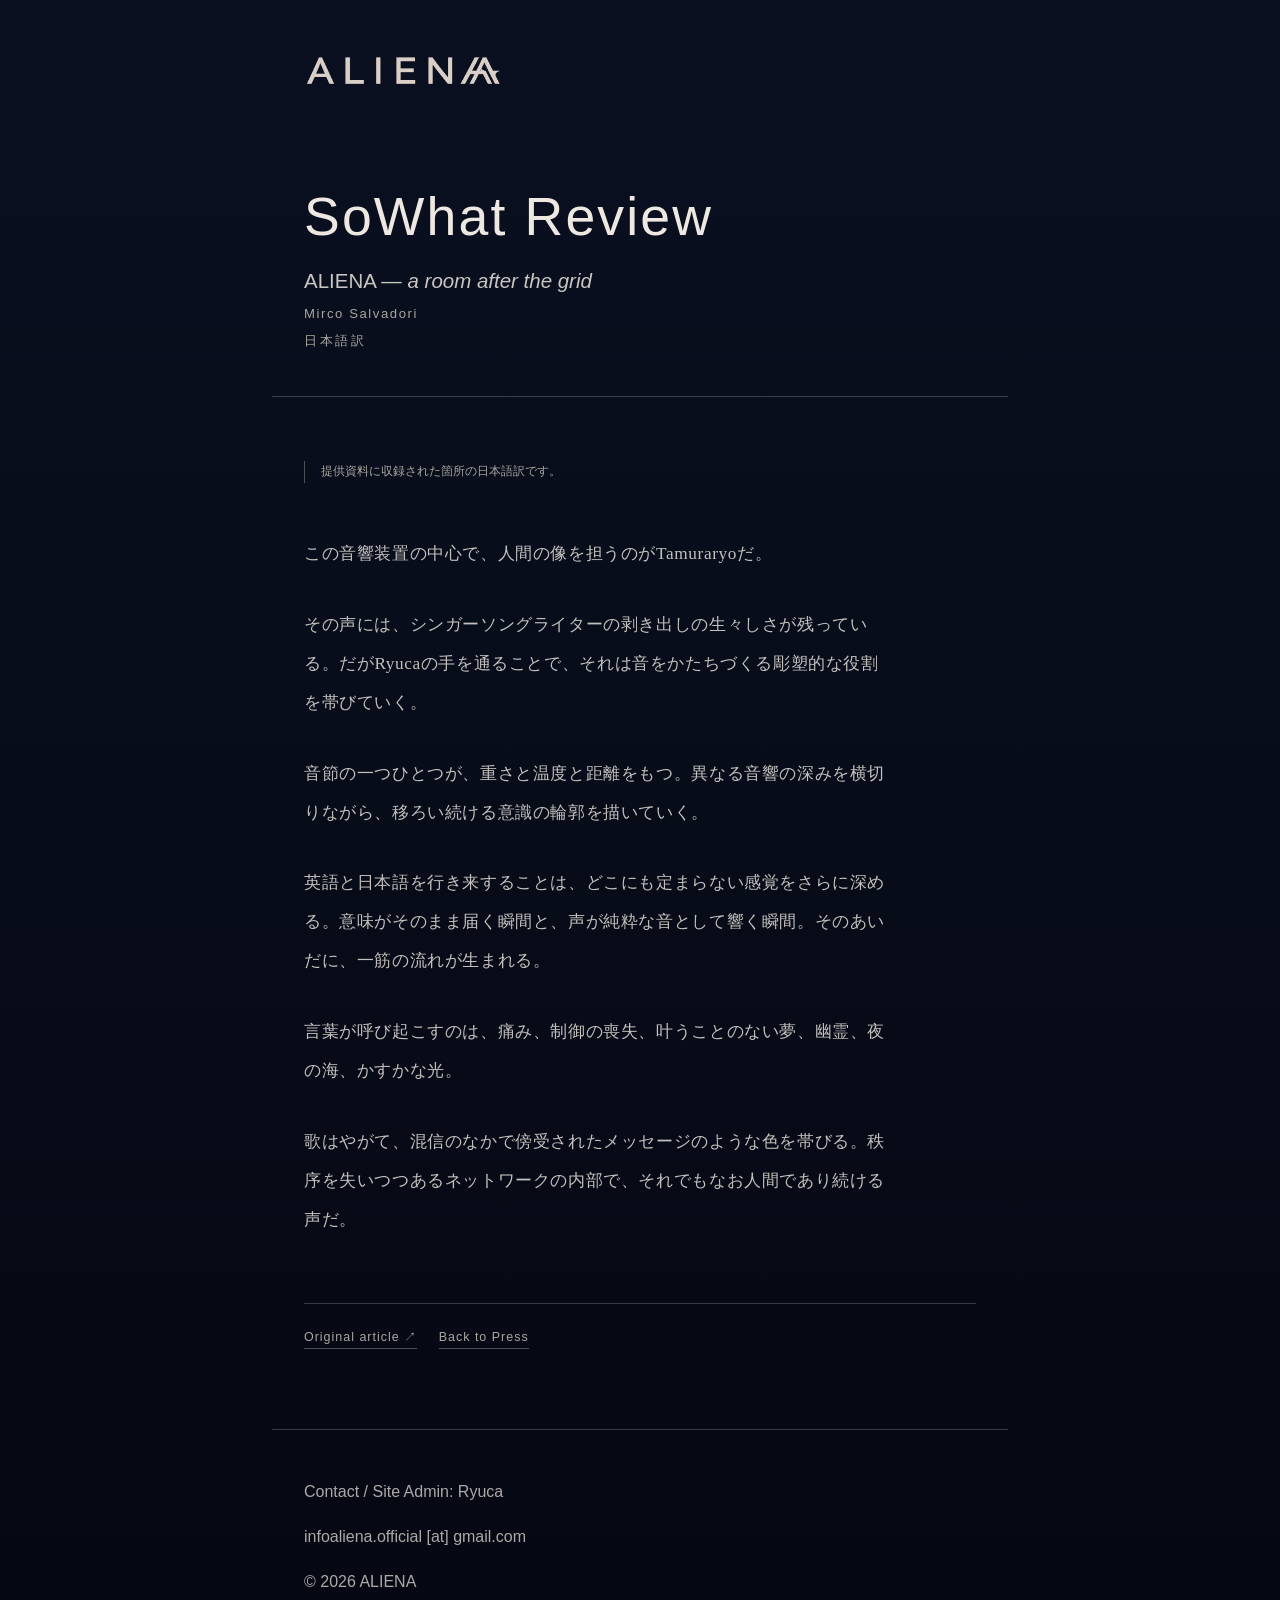
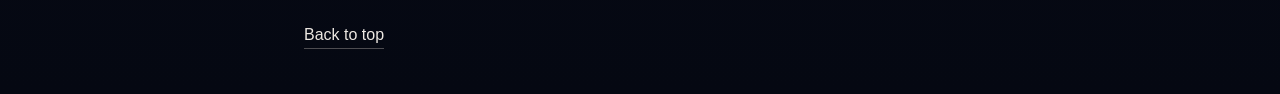
==== reviews/sowhat/index.html @ 0a5f86fd "Add Japanese SoWhat review page" ====
<!DOCTYPE html>
<html lang="ja">
  <head>
    <meta charset="UTF-8" />
    <meta name="viewport" content="width=device-width, initial-scale=1.0" />
    <title>SoWhat Review 日本語訳 | ALIENA</title>
    <meta
      name="description"
      content="Mirco SalvadoriによるALIENA『a room after the grid』評。提供資料に収録された箇所の日本語訳。"
    />
    <meta name="robots" content="index, follow" />
    <meta name="theme-color" content="#050812" />
    <link rel="canonical" href="https://aliena-action.com/reviews/sowhat/" />
    <meta property="og:type" content="article" />
    <meta property="og:title" content="SoWhat Review 日本語訳 | ALIENA" />
    <meta
      property="og:description"
      content="Mirco SalvadoriによるALIENA『a room after the grid』評。提供資料に収録された箇所の日本語訳。"
    />
    <meta property="og:url" content="https://aliena-action.com/reviews/sowhat/" />
    <meta property="og:image" content="https://aliena-action.com/assets/ep-cover-web.jpg" />
    <meta name="twitter:card" content="summary_large_image" />
    <meta name="twitter:title" content="SoWhat Review 日本語訳 | ALIENA" />
    <meta
      name="twitter:description"
      content="Mirco SalvadoriによるALIENA『a room after the grid』評。提供資料に収録された箇所の日本語訳。"
    />
    <meta name="twitter:image" content="https://aliena-action.com/assets/ep-cover-web.jpg" />
    <link rel="apple-touch-icon" sizes="120x120" href="/apple-touch-icon.png" />
    <link rel="icon" type="image/png" sizes="120x120" href="/apple-touch-icon.png" />
    <link rel="preload" as="image" href="/assets/aliena-logo.png" />
    <link rel="stylesheet" href="/style.css?v=6f03c1ad" />
  </head>
  <body>
    <header class="review-page-header" id="top">
      <a class="review-page-brand" href="/" aria-label="ALIENA home">
        <img src="/assets/aliena-logo.png" alt="ALIENA" fetchpriority="high" decoding="async" />
      </a>
      <div class="review-page-heading">
        <h1>SoWhat Review</h1>
        <p class="review-page-work">ALIENA — <cite>a room after the grid</cite></p>
        <p class="review-page-byline">Mirco Salvadori</p>
        <p class="review-page-language">日本語訳</p>
      </div>
    </header>

    <main class="review-page-main">
      <p class="review-page-scope">提供資料に収録された箇所の日本語訳です。</p>

      <article class="review-page-body">
        <p>この音響装置の中心で、人間の像を担うのがTamuraryoだ。</p>

        <p>その声には、シンガーソングライターの剥き出しの生々しさが残っている。だがRyucaの手を通ることで、それは音をかたちづくる彫塑的な役割を帯びていく。</p>

        <p>音節の一つひとつが、重さと温度と距離をもつ。異なる音響の深みを横切りながら、移ろい続ける意識の輪郭を描いていく。</p>

        <p>英語と日本語を行き来することは、どこにも定まらない感覚をさらに深める。意味がそのまま届く瞬間と、声が純粋な音として響く瞬間。そのあいだに、一筋の流れが生まれる。</p>

        <p>言葉が呼び起こすのは、痛み、制御の喪失、叶うことのない夢、幽霊、夜の海、かすかな光。</p>

        <p>歌はやがて、混信のなかで傍受されたメッセージのような色を帯びる。秩序を失いつつあるネットワークの内部で、それでもなお人間であり続ける声だ。</p>
      </article>

      <nav class="review-page-links" aria-label="Review links">
        <a href="https://sowhatmusica.wordpress.com/2026/07/22/aliena-a-room-after-the-grid/" target="_blank" rel="noopener noreferrer">Original article ↗</a>
        <a href="/#press">Back to Press</a>
      </nav>
    </main>

    <footer class="review-page-footer">
      <p>Contact / Site Admin: Ryuca</p>
      <p>infoaliena.official [at] gmail.com</p>
      <p>© 2026 ALIENA</p>
      <a href="#top">Back to top</a>
    </footer>
  </body>
</html>
---- style.css ----
:root {
  --black-1: #050812;
  --black-2: #0a1020;
  --gray-1: #111827;
  --gray-2: #253044;
  --gray-3: #aaa6a0;
  --greige: #d8d0c8;
  --greige-soft: #ede8e2;
  --accent-red: #b1121b;
  --frame: rgba(216, 208, 200, 0.24);
  --frame-strong: rgba(216, 208, 200, 0.34);
  --white-soft: #ede8e2;
  --shadow: 0 10px 30px rgba(0, 0, 18, 0.45);
}

* {
  box-sizing: border-box;
}

html {
  -webkit-text-size-adjust: 100%;
  scroll-behavior: smooth;
}

body {
  margin: 0;
  font-family: "Helvetica Neue", Arial, sans-serif;
  background: linear-gradient(180deg, var(--black-2), var(--black-1));
  color: var(--white-soft);
  line-height: 1.7;
}

::selection {
  background: rgba(177, 18, 27, 0.72);
  color: #fff;
}

img {
  width: 100%;
  display: block;
}

.site-menu {
  position: fixed;
  top: 0.95rem;
  right: 0.95rem;
  z-index: 30;
}

.menu-toggle {
  display: flex;
  width: 2.8rem;
  height: 2.8rem;
  align-items: center;
  justify-content: center;
  flex-direction: column;
  gap: 0.34rem;
  padding: 0;
  border: 0;
  border-radius: 999px;
  background: rgba(5, 8, 18, 0.12);
  color: var(--white-soft);
  cursor: pointer;
  -webkit-tap-highlight-color: rgba(177, 18, 27, 0.25);
}

.menu-toggle:hover,
.menu-toggle:focus-visible,
.menu-toggle[aria-expanded="true"] {
  background: rgba(5, 8, 18, 0.55);
  outline: 1px solid rgba(216, 208, 200, 0.22);
}

.menu-line {
  display: block;
  width: 1.42rem;
  height: 1px;
  background: rgba(237, 232, 226, 0.78);
}

.menu-panel {
  position: absolute;
  top: 3.2rem;
  right: 0;
  min-width: 11.4rem;
  padding: 0.72rem 0.78rem;
  background: rgba(5, 8, 18, 0.82);
  border: 1px solid rgba(216, 208, 200, 0.22);
  box-shadow: 0 14px 34px rgba(0, 0, 18, 0.42);
  backdrop-filter: blur(10px);
}

.menu-panel[hidden] {
  display: none;
}

.menu-panel a {
  display: block;
  padding: 0.54rem 0.18rem;
  border-bottom: 1px solid rgba(216, 208, 200, 0.16);
  color: rgba(237, 232, 226, 0.76);
  font-size: 0.72rem;
  line-height: 1.25;
  letter-spacing: 0.32em;
  text-transform: uppercase;
}

.menu-panel a:last-child {
  border-bottom: 0;
}

.menu-panel a:hover,
.menu-panel a:focus-visible,
.menu-panel a:active {
  color: var(--white-soft);
  border-bottom-color: rgba(177, 18, 27, 0.72);
}

.hero {
  padding: 4.75rem 1rem 2.9rem;
  border-bottom: 1px solid var(--frame);
}

.hero-label {
  margin: 0;
  font-size: 0.75rem;
  letter-spacing: 0.08em;
  text-transform: uppercase;
  color: var(--gray-3);
}

h1 {
  margin: 0.4rem 0 0;
  font-size: clamp(2.3rem, 12vw, 4.8rem);
  letter-spacing: 0.12em;
  font-weight: 500;
}

.hero-logo {
  margin: 0.4rem 0 2.1rem;
  line-height: 0;
  border: 0;
  outline: 0;
  box-shadow: none;
  background: transparent;
}

.hero-logo img {
  display: block;
  width: min(520px, 86vw);
  max-width: 100%;
  height: auto;
  margin: 0 auto;
  border: 0;
  outline: 0;
  box-shadow: none;
  background: transparent;
  padding: 0;
}

.tagline {
  margin: 0;
  color: var(--gray-3);
  max-width: 34rem;
  font-size: 0.92rem;
  font-style: oblique 8deg;
  letter-spacing: 0.04em;
}

main {
  padding: 1.45rem 0.9rem 1.1rem;
}

.section {
  background: linear-gradient(160deg, rgba(216, 208, 200, 0.035), rgba(18, 25, 40, 0.70) 28%, rgba(7, 10, 19, 0.94));
  border: 1px solid var(--frame);
  box-shadow: var(--shadow);
  padding: 1.15rem;
  margin-bottom: 1.35rem;
}

.artist-image {
  border-color: var(--frame-strong);
  margin-bottom: 1.55rem;
}

.artist-image img {
  border: 0;
}

h2 {
  margin-top: 0;
  font-size: 1.08rem;
  letter-spacing: 0.03em;
}

p,
li,
.review-quote {
  color: rgba(237, 232, 226, 0.72);
  font-size: 0.96rem;
  line-height: 1.85;
}

.review-quote {
  margin: 1rem 0 0.65rem;
  padding-left: 1rem;
  border-left: 1px solid var(--frame-strong);
  font-style: italic;
}

.section p:last-child,
.section ul:last-child {
  margin-bottom: 0;
}

#a-room-after-the-grid,
#video {
  background: transparent;
  border: 0;
  box-shadow: none;
  padding: 0;
  margin-top: 2rem;
  margin-bottom: 1.2rem;
}

#a-room-after-the-grid h2,
#video h2,
#releases h2 {
  display: flex;
  align-items: center;
  gap: 1.15rem;
  margin: 0 0 1.2rem;
  color: rgba(237, 232, 226, 0.68);
  font-size: 0.75rem;
  font-weight: 500;
  letter-spacing: 0.48em;
  line-height: 1;
  text-transform: uppercase;
}

#a-room-after-the-grid h2::after,
#video h2::after,
#releases h2::after {
  content: "";
  flex: 1;
  height: 1px;
  background: var(--frame);
}

.ep-key-visual {
  margin: 0;
  background: #000;
  border: 1px solid var(--frame-strong);
  box-shadow: var(--shadow);
  overflow: hidden;
}

.ep-key-visual img {
  aspect-ratio: 16 / 9;
  object-fit: cover;
}

.ep-feature-copy {
  padding-top: 1rem;
}

.ep-feature-copy h3 {
  margin: 0;
  color: var(--white-soft);
  font-size: clamp(1.6rem, 7vw, 2.4rem);
  line-height: 1.18;
  font-weight: 600;
  letter-spacing: 0.02em;
}

.video-frame {
  width: min(100%, 24rem);
  margin: 0 auto;
  background: transparent;
  border: 0;
  box-shadow: none;
  padding: 0;
}

.video-frame video {
  display: block;
  width: 100%;
  aspect-ratio: 9 / 16;
  object-fit: cover;
  background: #000;
  border: 0;
}

#releases {
  background: transparent;
  border: 0;
  box-shadow: none;
  padding: 0;
  margin-top: 2.4rem;
  margin-bottom: 1.6rem;
}

.release-grid {
  display: grid;
  gap: 1.1rem;
}

.release-card {
  background: linear-gradient(160deg, rgba(216, 208, 200, 0.035), rgba(18, 25, 40, 0.70) 28%, rgba(7, 10, 19, 0.94));
  border: 1px solid var(--frame);
  box-shadow: var(--shadow);
  padding: 1rem;
}

.release-card img {
  aspect-ratio: 1 / 1;
  object-fit: cover;
  border: 1px solid var(--frame-strong);
}

.release-type {
  margin: 1.15rem 0 0.4rem;
  color: rgba(237, 232, 226, 0.62);
  font-size: 0.7rem;
  line-height: 1.3;
  letter-spacing: 0.38em;
  text-transform: uppercase;
}

.release-card h3 {
  margin: 0;
  color: var(--white-soft);
  font-size: clamp(1.38rem, 6.2vw, 2rem);
  line-height: 1.25;
  font-weight: 600;
  letter-spacing: 0.02em;
}

.release-date {
  margin: 0.55rem 0 0;
  color: var(--gray-3);
  font-size: 0.98rem;
  line-height: 1.6;
}

.release-card .button {
  display: block;
  width: 100%;
  margin-top: 1.1rem;
  text-align: center;
}

.button {
  display: inline-block;
  margin-top: 0.45rem;
  padding: 0.74rem 0.9rem;
  border: 1px solid var(--frame-strong);
  color: var(--white-soft);
  text-decoration: none;
}

.button-primary {
  border-color: rgba(237, 232, 226, 0.58);
  background: rgba(237, 232, 226, 0.06);
}

.press-actions {
  display: flex;
  flex-wrap: wrap;
  gap: 0.65rem;
  margin-top: 1rem;
}

.press-actions .button {
  margin-top: 0;
}

.button-disabled {
  opacity: 0.72;
  border-style: dashed;
  cursor: not-allowed;
}

.button.inline {
  margin-top: 0;
}

.link-list {
  list-style: none;
  padding-left: 0;
  margin: 0;
}

.link-list li + li {
  margin-top: 0.5rem;
}

a {
  color: var(--white-soft);
  text-decoration: none;
  border-bottom: 1px solid var(--frame-strong);
  -webkit-tap-highlight-color: rgba(177, 18, 27, 0.25);
  transition: color 180ms ease, border-color 180ms ease, background-color 180ms ease;
}

a:hover,
a:focus-visible,
a:active {
  color: var(--accent-red);
  border-bottom-color: var(--accent-red);
}

.button:hover,
.button:focus-visible,
.button:active {
  color: var(--white-soft);
  border-color: var(--accent-red);
  background: rgba(177, 18, 27, 0.08);
}

footer {
  border-top: 1px solid var(--frame);
  padding: 1.7rem 1rem 2.4rem;
  color: var(--gray-3);
}

footer a {
  display: inline-block;
  margin-top: 0.55rem;
}

.review-page-header,
.review-page-main,
.review-page-footer {
  width: min(100%, 46rem);
  margin-right: auto;
  margin-left: auto;
}

.review-page-header {
  padding: 2.4rem 1.25rem 2.2rem;
  border-bottom: 1px solid var(--frame);
}

.review-page-brand {
  display: inline-block;
  border-bottom: 0;
}

.review-page-brand img {
  width: min(13rem, 58vw);
  height: auto;
}

.review-page-heading {
  margin-top: 4.4rem;
}

.review-page-heading h1 {
  margin: 0;
  color: var(--white-soft);
  font-size: clamp(2rem, 9vw, 3.35rem);
  font-weight: 500;
  line-height: 1.1;
  letter-spacing: 0.04em;
}

.review-page-work {
  margin: 1.15rem 0 0;
  color: rgba(237, 232, 226, 0.84);
  font-size: clamp(1rem, 4.8vw, 1.28rem);
  line-height: 1.55;
}

.review-page-byline,
.review-page-language {
  margin: 0.45rem 0 0;
  color: var(--gray-3);
  font-size: 0.82rem;
  line-height: 1.55;
  letter-spacing: 0.12em;
}

.review-page-language {
  letter-spacing: 0.2em;
}

.review-page-main {
  padding: 3rem 1.25rem 3.6rem;
}

.review-page-scope {
  margin: 0 0 2.5rem;
  padding: 0 0 0 1rem;
  border-left: 1px solid var(--frame-strong);
  color: var(--gray-3);
  font-size: 0.78rem;
  line-height: 1.75;
}

.review-page-body {
  max-width: 37rem;
}

.review-page-body p {
  margin: 0;
  color: rgba(237, 232, 226, 0.82);
  font-family: "Hiragino Mincho ProN", "Yu Mincho", "YuMincho", serif;
  font-size: clamp(1rem, 4.15vw, 1.08rem);
  line-height: 2.15;
  letter-spacing: 0.035em;
}

.review-page-body p + p {
  margin-top: 1.75rem;
}

.review-page-links {
  display: flex;
  flex-wrap: wrap;
  gap: 1.35rem;
  margin-top: 4rem;
  padding-top: 1.4rem;
  border-top: 1px solid var(--frame);
}

.review-page-links a {
  color: var(--gray-3);
  font-size: 0.78rem;
  letter-spacing: 0.08em;
}

.review-page-footer {
  padding-right: 1.25rem;
  padding-left: 1.25rem;
}

@media (min-width: 760px) {
  .site-menu {
    top: 1.2rem;
    right: max(1.2rem, calc((100vw - 60rem) / 2 + 1.5rem));
  }

  .hero,
  main,
  footer {
    max-width: 60rem;
    margin: 0 auto;
  }

  .hero {
    padding: 6.8rem 1.5rem 4rem;
  }

  .hero-logo {
    margin-bottom: 2.4rem;
  }

  main {
    padding: 2rem 1.5rem 1.4rem;
  }

  .section {
    padding: 1.6rem;
    margin-bottom: 1.4rem;
  }

  .artist-image {
    margin-bottom: 1.8rem;
  }

  p,
  li,
  .review-quote {
    font-size: 1rem;
    line-height: 1.8;
  }

  #a-room-after-the-grid,
  #video {
    margin-top: 2.5rem;
    margin-bottom: 1.5rem;
  }

  #releases {
    margin-top: 3rem;
    margin-bottom: 1.9rem;
  }

  #a-room-after-the-grid h2,
  #video h2,
  #releases h2 {
    margin-bottom: 1.35rem;
  }

  .ep-feature-copy {
    padding-top: 1.25rem;
  }

  .release-grid {
    gap: 1rem;
  }

  .release-card {
    padding: 1.6rem;
  }

  .release-card .button {
    max-width: 22rem;
  }

  footer {
    padding: 2rem 1.5rem 2.8rem;
  }

  .review-page-header {
    padding: 3.1rem 2rem 2.8rem;
  }

  .review-page-heading {
    margin-top: 5.5rem;
  }

  .review-page-main {
    padding: 4rem 2rem 5rem;
  }

  .review-page-scope {
    margin-bottom: 3.25rem;
  }

  .review-page-body p {
    font-size: 1.08rem;
    line-height: 2.25;
  }

  .review-page-body p + p {
    margin-top: 2rem;
  }

  .review-page-footer {
    padding-right: 2rem;
    padding-left: 2rem;
  }
}
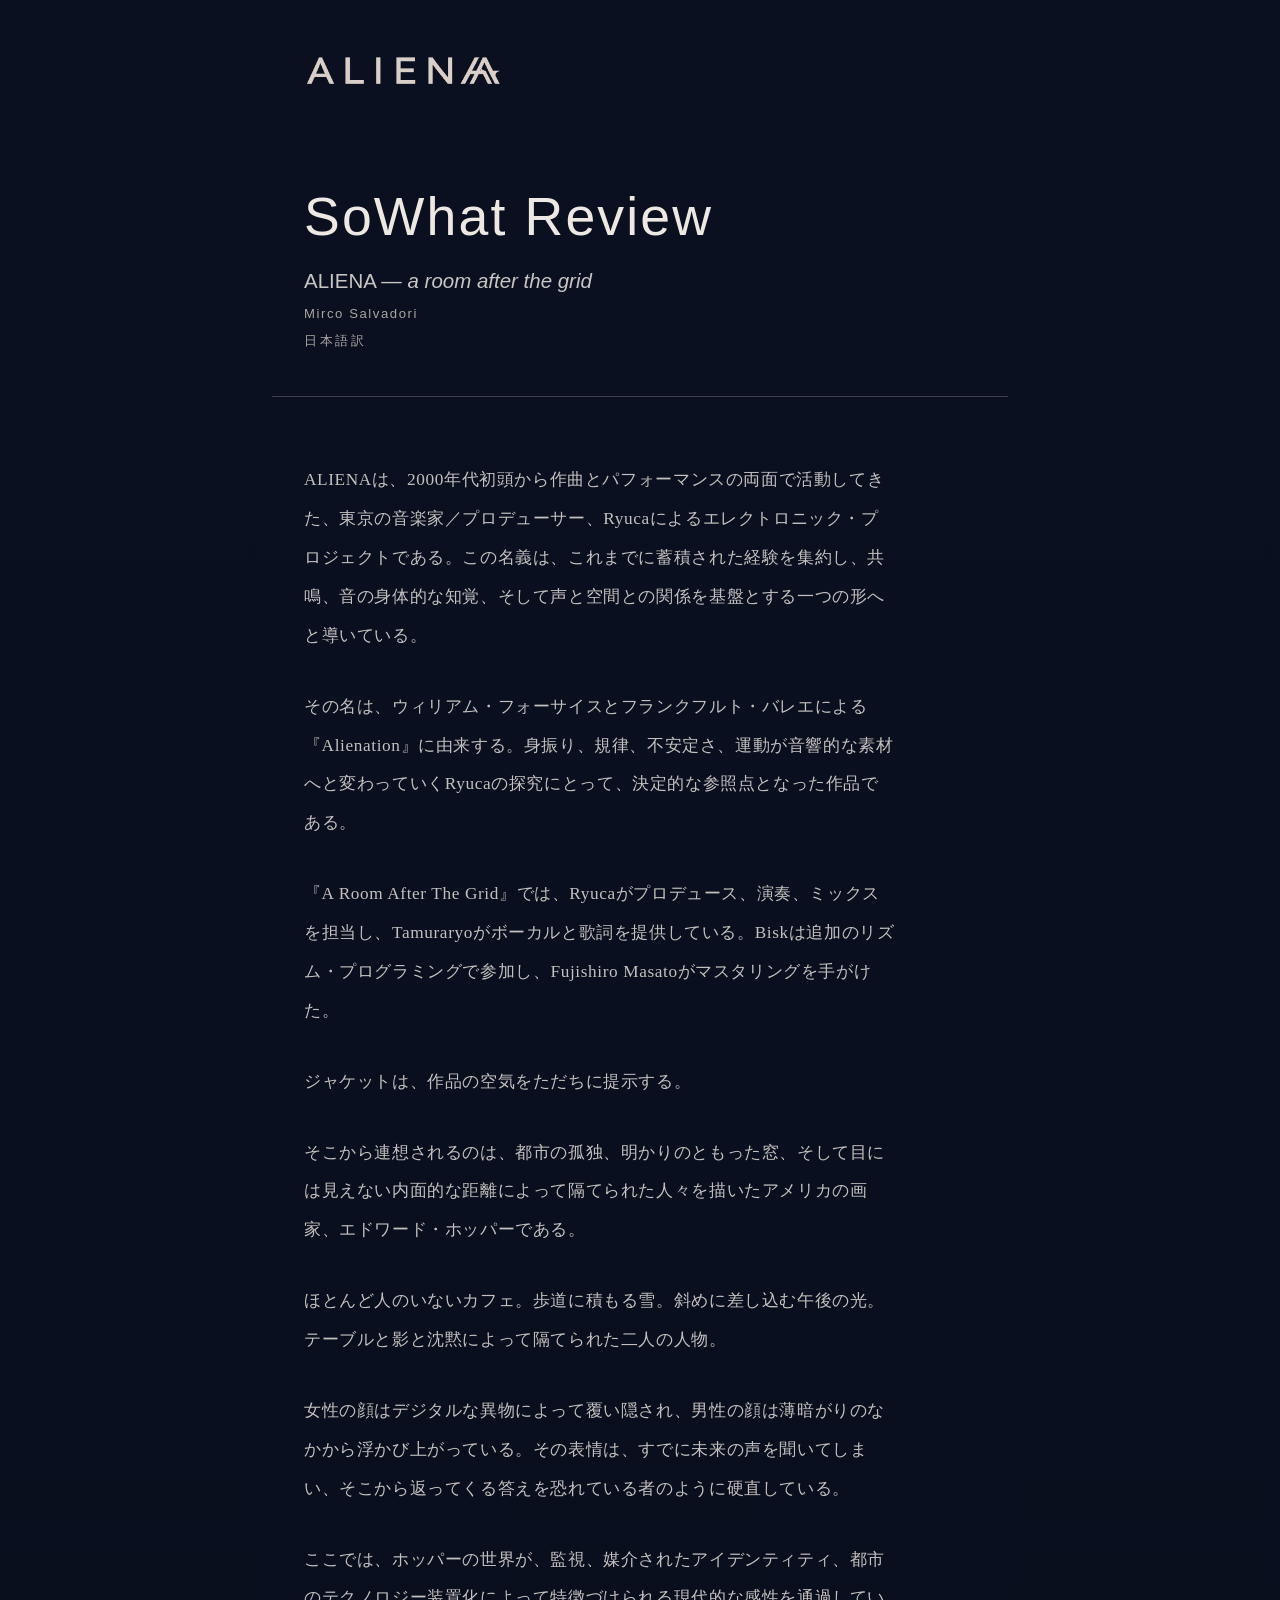
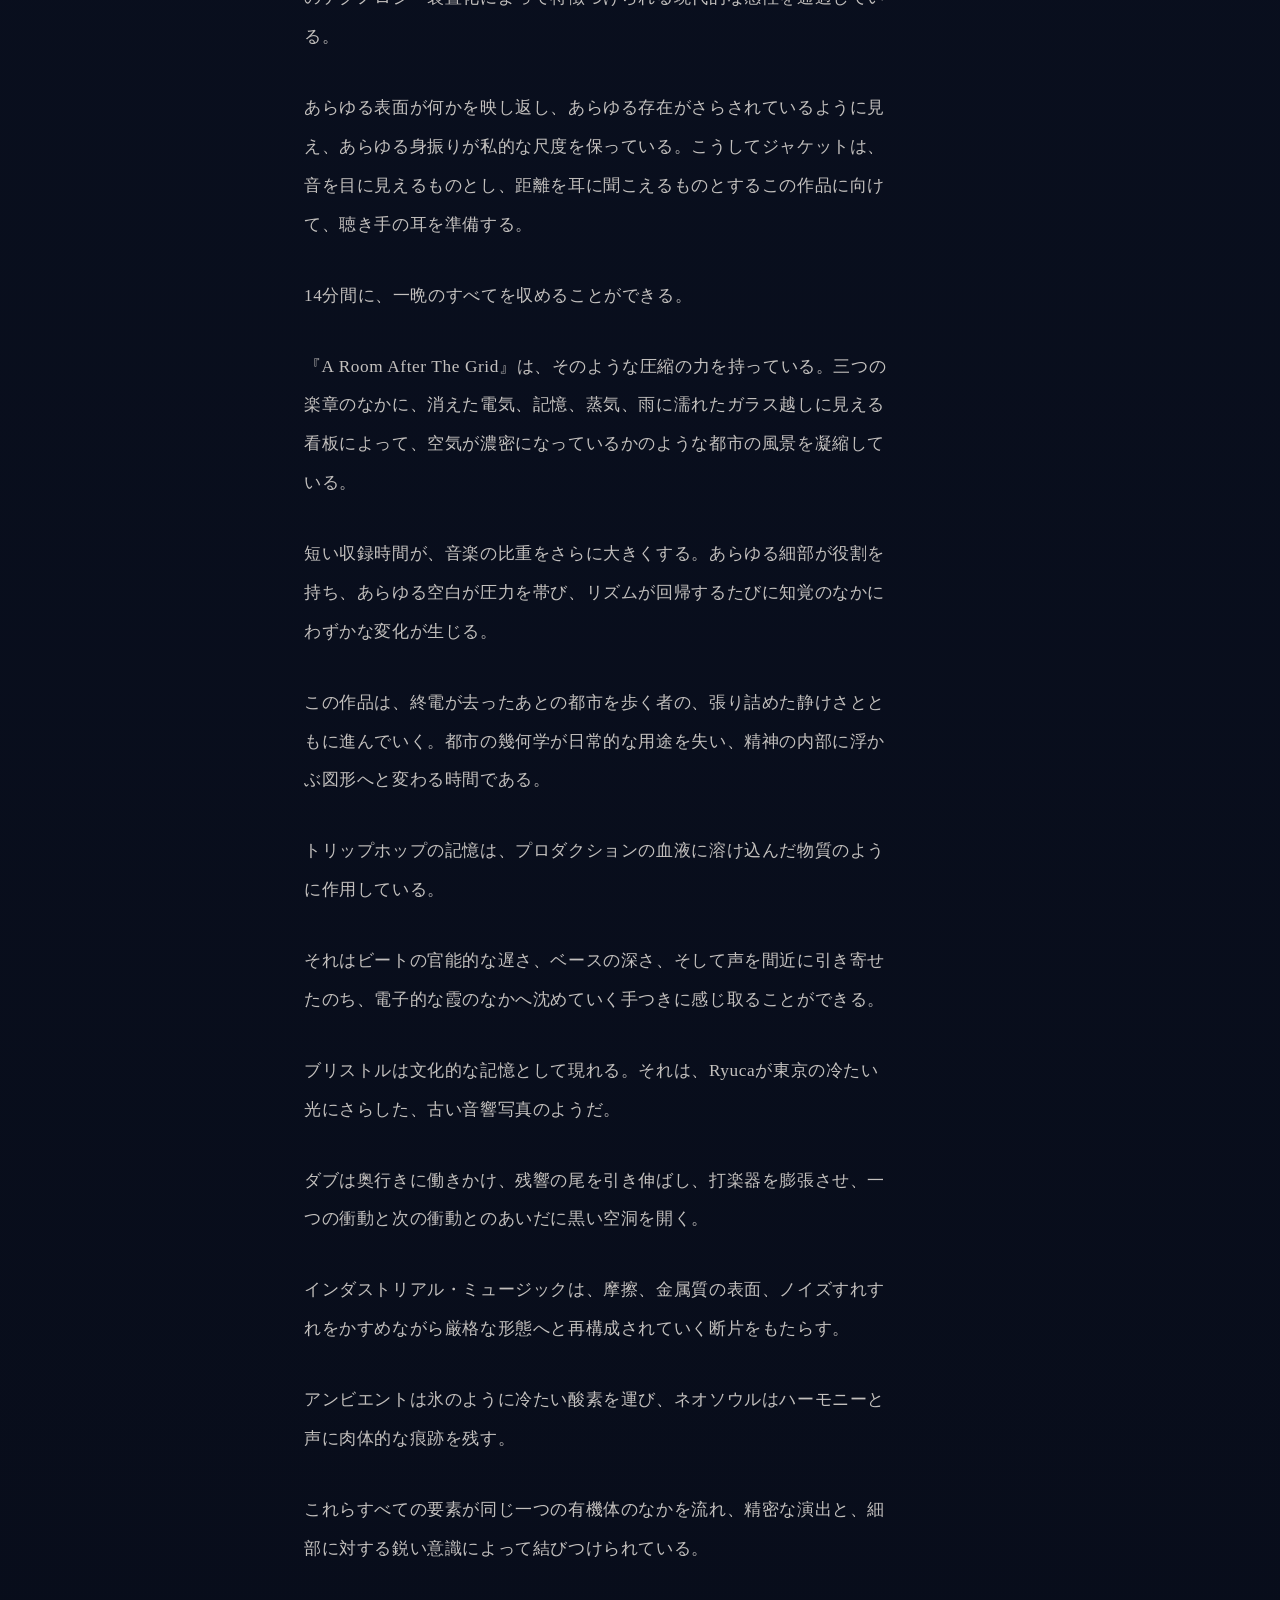
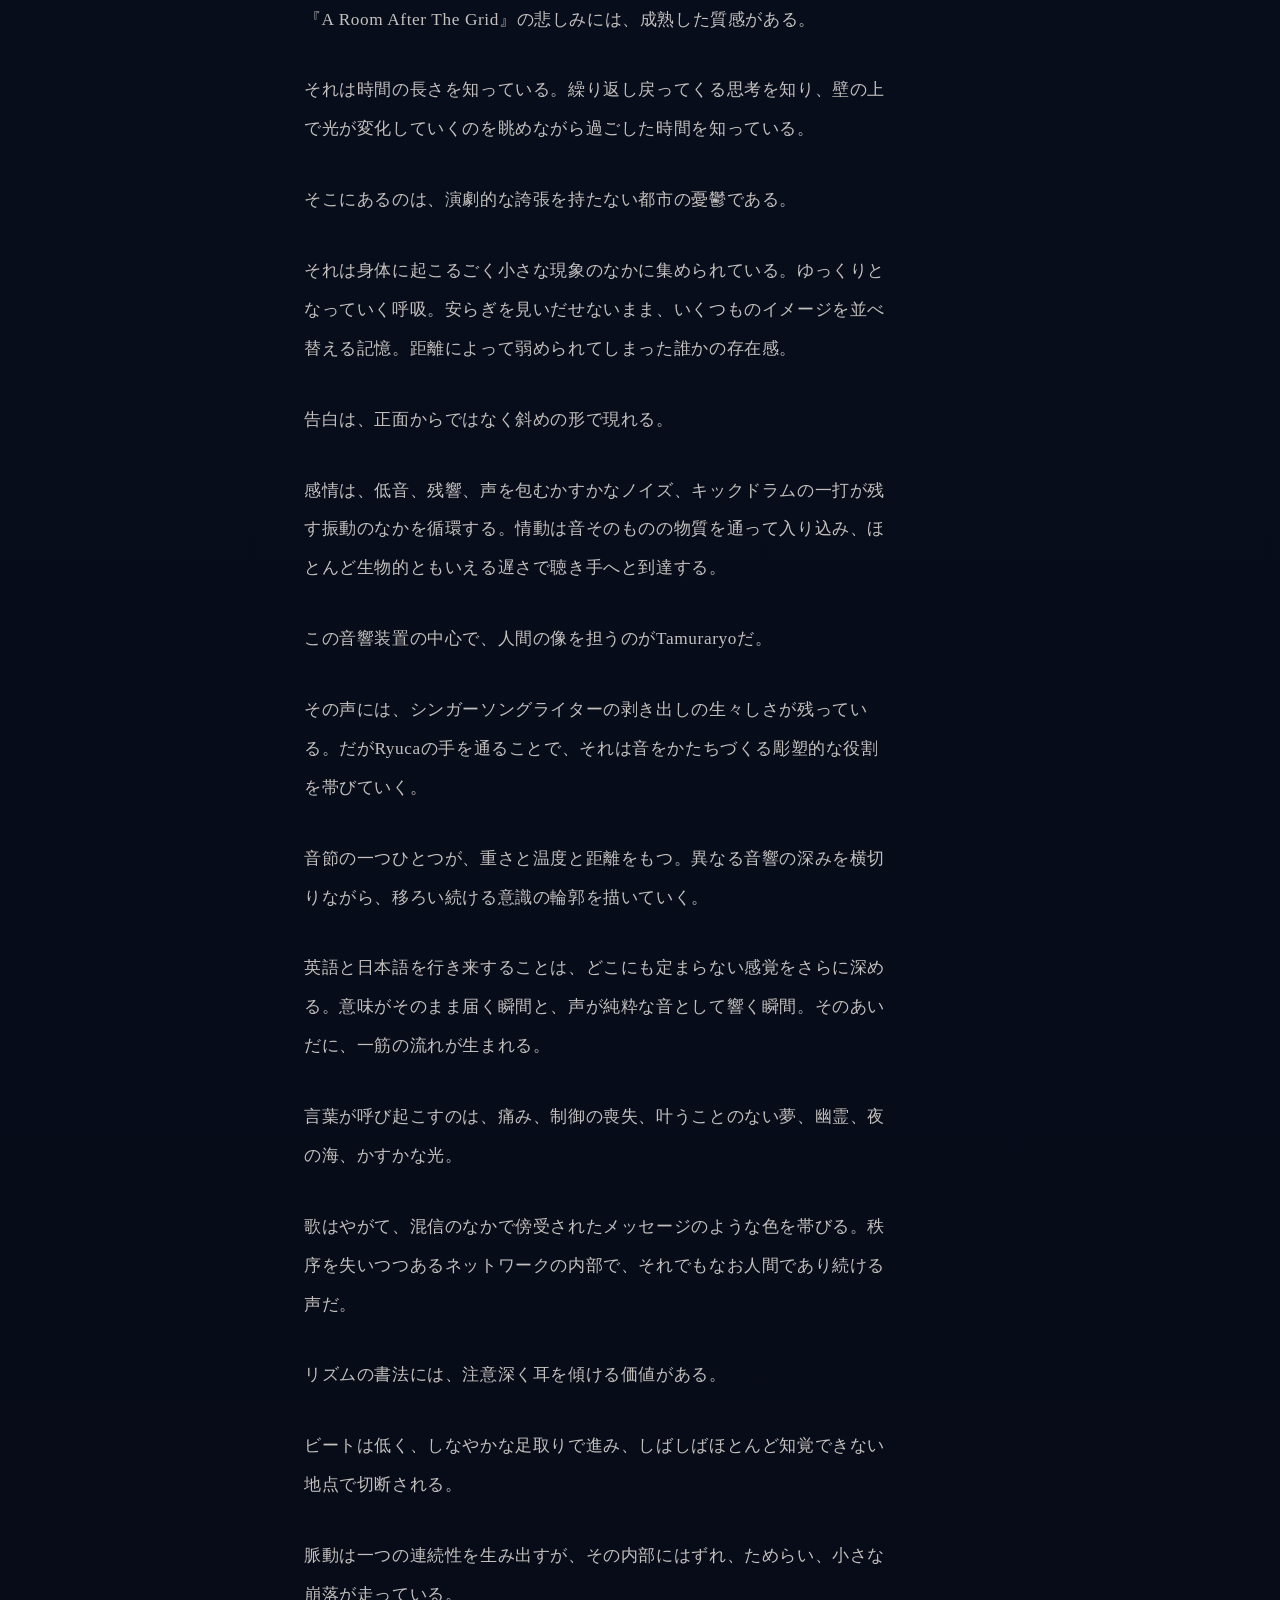
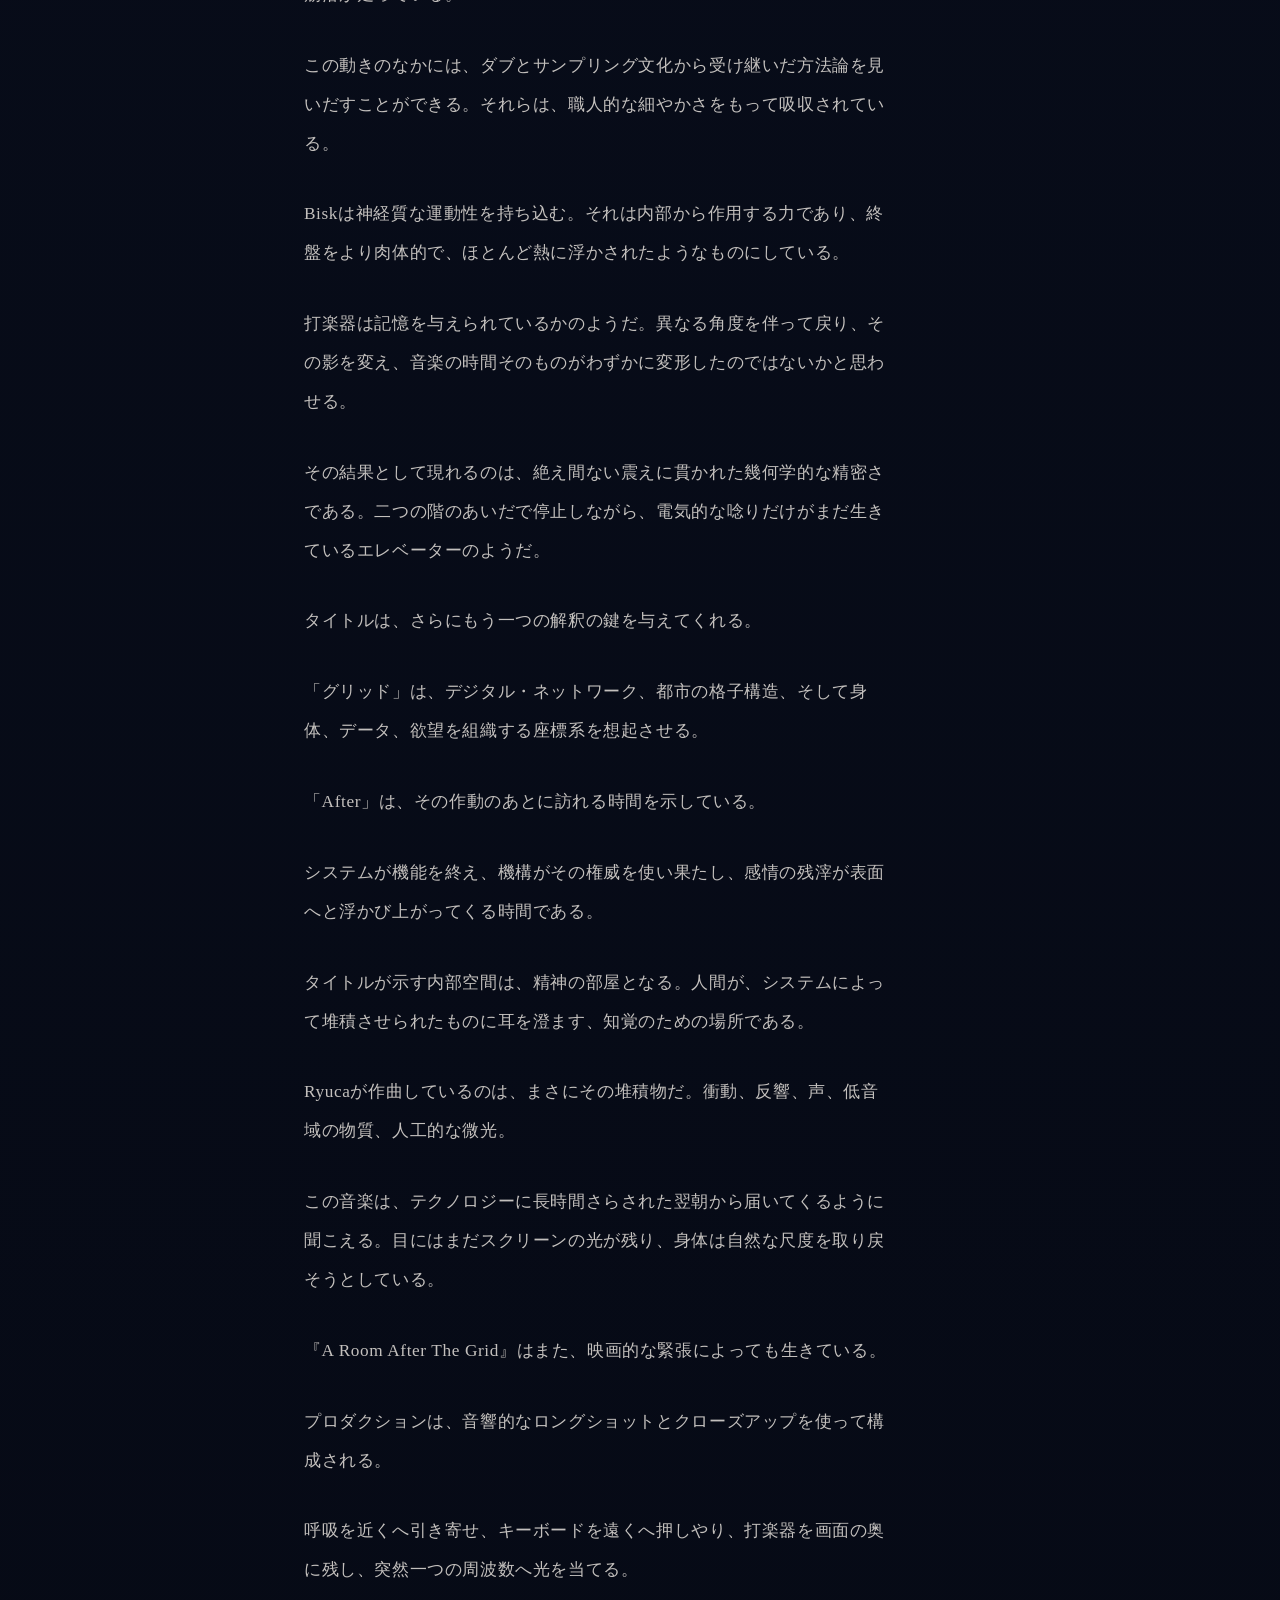
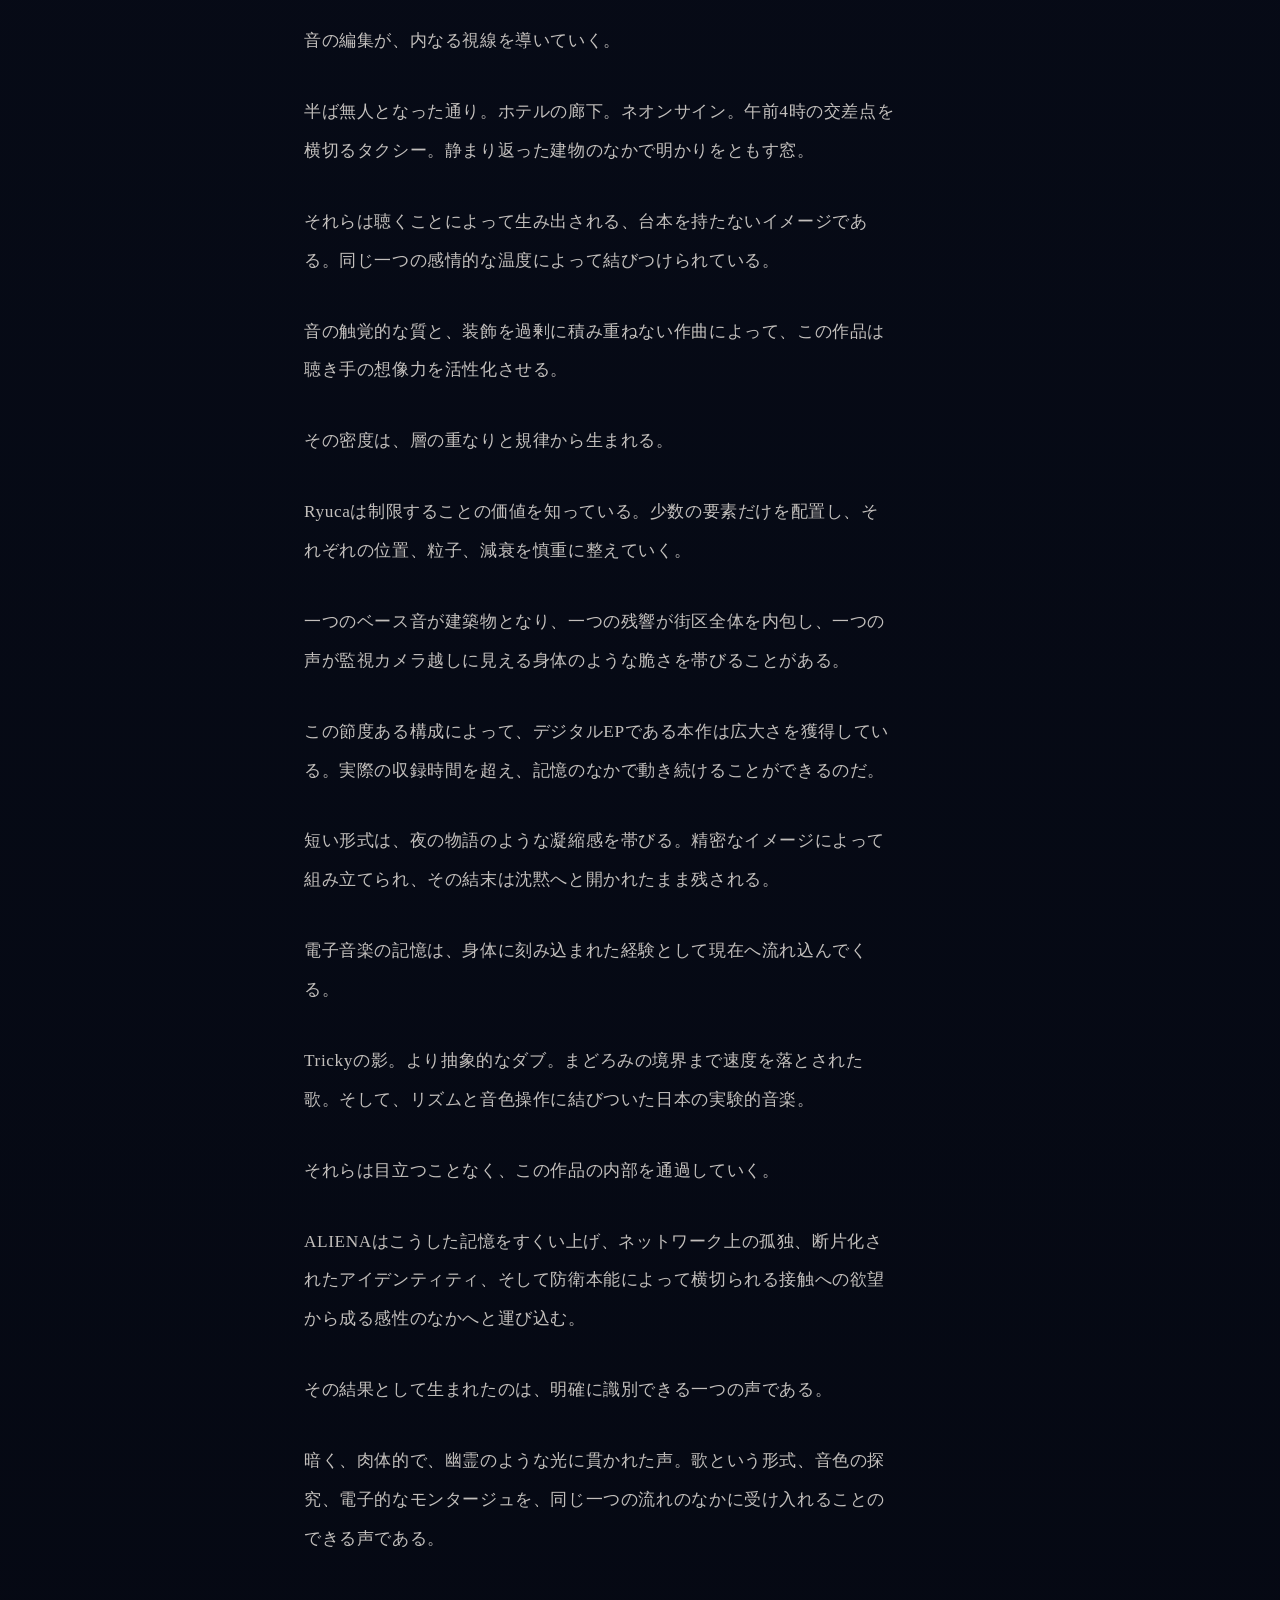
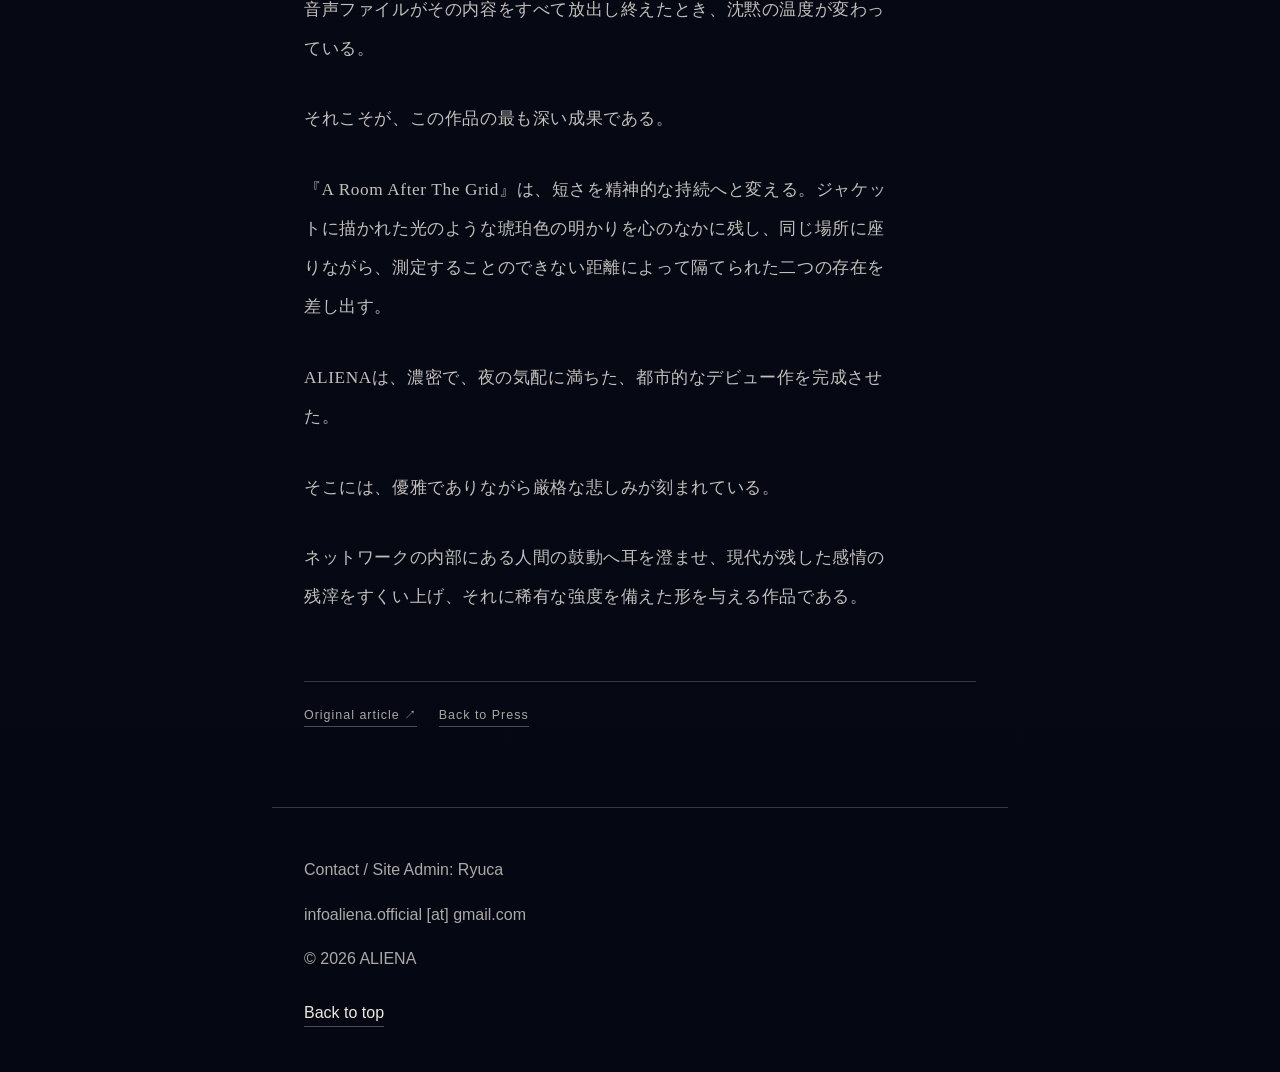
==== commit b54852e7: "Publish full Japanese SoWhat review translation" ====
--- a/reviews/sowhat/index.html
+++ b/reviews/sowhat/index.html
@@ -6,7 +6,7 @@
     <title>SoWhat Review 日本語訳 | ALIENA</title>
     <meta
       name="description"
-      content="Mirco SalvadoriによるALIENA『a room after the grid』評。提供資料に収録された箇所の日本語訳。"
+      content="Mirco SalvadoriによるALIENA『a room after the grid』評の全文日本語訳。"
     />
     <meta name="robots" content="index, follow" />
     <meta name="theme-color" content="#050812" />
@@ -15,7 +15,7 @@
     <meta property="og:title" content="SoWhat Review 日本語訳 | ALIENA" />
     <meta
       property="og:description"
-      content="Mirco SalvadoriによるALIENA『a room after the grid』評。提供資料に収録された箇所の日本語訳。"
+      content="Mirco SalvadoriによるALIENA『a room after the grid』評の全文日本語訳。"
     />
     <meta property="og:url" content="https://aliena-action.com/reviews/sowhat/" />
     <meta property="og:image" content="https://aliena-action.com/assets/ep-cover-web.jpg" />
@@ -23,7 +23,7 @@
     <meta name="twitter:title" content="SoWhat Review 日本語訳 | ALIENA" />
     <meta
       name="twitter:description"
-      content="Mirco SalvadoriによるALIENA『a room after the grid』評。提供資料に収録された箇所の日本語訳。"
+      content="Mirco SalvadoriによるALIENA『a room after the grid』評の全文日本語訳。"
     />
     <meta name="twitter:image" content="https://aliena-action.com/assets/ep-cover-web.jpg" />
     <link rel="apple-touch-icon" sizes="120x120" href="/apple-touch-icon.png" />
@@ -45,9 +45,59 @@
     </header>
 
     <main class="review-page-main">
-      <p class="review-page-scope">提供資料に収録された箇所の日本語訳です。</p>
-
       <article class="review-page-body">
+        <p>ALIENAは、2000年代初頭から作曲とパフォーマンスの両面で活動してきた、東京の音楽家／プロデューサー、Ryucaによるエレクトロニック・プロジェクトである。この名義は、これまでに蓄積された経験を集約し、共鳴、音の身体的な知覚、そして声と空間との関係を基盤とする一つの形へと導いている。</p>
+
+        <p>その名は、ウィリアム・フォーサイスとフランクフルト・バレエによる『Alienation』に由来する。身振り、規律、不安定さ、運動が音響的な素材へと変わっていくRyucaの探究にとって、決定的な参照点となった作品である。</p>
+
+        <p>『A Room After The Grid』では、Ryucaがプロデュース、演奏、ミックスを担当し、Tamuraryoがボーカルと歌詞を提供している。Biskは追加のリズム・プログラミングで参加し、Fujishiro Masatoがマスタリングを手がけた。</p>
+
+        <p>ジャケットは、作品の空気をただちに提示する。</p>
+
+        <p>そこから連想されるのは、都市の孤独、明かりのともった窓、そして目には見えない内面的な距離によって隔てられた人々を描いたアメリカの画家、エドワード・ホッパーである。</p>
+
+        <p>ほとんど人のいないカフェ。歩道に積もる雪。斜めに差し込む午後の光。テーブルと影と沈黙によって隔てられた二人の人物。</p>
+
+        <p>女性の顔はデジタルな異物によって覆い隠され、男性の顔は薄暗がりのなかから浮かび上がっている。その表情は、すでに未来の声を聞いてしまい、そこから返ってくる答えを恐れている者のように硬直している。</p>
+
+        <p>ここでは、ホッパーの世界が、監視、媒介されたアイデンティティ、都市のテクノロジー装置化によって特徴づけられる現代的な感性を通過している。</p>
+
+        <p>あらゆる表面が何かを映し返し、あらゆる存在がさらされているように見え、あらゆる身振りが私的な尺度を保っている。こうしてジャケットは、音を目に見えるものとし、距離を耳に聞こえるものとするこの作品に向けて、聴き手の耳を準備する。</p>
+
+        <p>14分間に、一晩のすべてを収めることができる。</p>
+
+        <p>『A Room After The Grid』は、そのような圧縮の力を持っている。三つの楽章のなかに、消えた電気、記憶、蒸気、雨に濡れたガラス越しに見える看板によって、空気が濃密になっているかのような都市の風景を凝縮している。</p>
+
+        <p>短い収録時間が、音楽の比重をさらに大きくする。あらゆる細部が役割を持ち、あらゆる空白が圧力を帯び、リズムが回帰するたびに知覚のなかにわずかな変化が生じる。</p>
+
+        <p>この作品は、終電が去ったあとの都市を歩く者の、張り詰めた静けさとともに進んでいく。都市の幾何学が日常的な用途を失い、精神の内部に浮かぶ図形へと変わる時間である。</p>
+
+        <p>トリップホップの記憶は、プロダクションの血液に溶け込んだ物質のように作用している。</p>
+
+        <p>それはビートの官能的な遅さ、ベースの深さ、そして声を間近に引き寄せたのち、電子的な霞のなかへ沈めていく手つきに感じ取ることができる。</p>
+
+        <p>ブリストルは文化的な記憶として現れる。それは、Ryucaが東京の冷たい光にさらした、古い音響写真のようだ。</p>
+
+        <p>ダブは奥行きに働きかけ、残響の尾を引き伸ばし、打楽器を膨張させ、一つの衝動と次の衝動とのあいだに黒い空洞を開く。</p>
+
+        <p>インダストリアル・ミュージックは、摩擦、金属質の表面、ノイズすれすれをかすめながら厳格な形態へと再構成されていく断片をもたらす。</p>
+
+        <p>アンビエントは氷のように冷たい酸素を運び、ネオソウルはハーモニーと声に肉体的な痕跡を残す。</p>
+
+        <p>これらすべての要素が同じ一つの有機体のなかを流れ、精密な演出と、細部に対する鋭い意識によって結びつけられている。</p>
+
+        <p>『A Room After The Grid』の悲しみには、成熟した質感がある。</p>
+
+        <p>それは時間の長さを知っている。繰り返し戻ってくる思考を知り、壁の上で光が変化していくのを眺めながら過ごした時間を知っている。</p>
+
+        <p>そこにあるのは、演劇的な誇張を持たない都市の憂鬱である。</p>
+
+        <p>それは身体に起こるごく小さな現象のなかに集められている。ゆっくりとなっていく呼吸。安らぎを見いだせないまま、いくつものイメージを並べ替える記憶。距離によって弱められてしまった誰かの存在感。</p>
+
+        <p>告白は、正面からではなく斜めの形で現れる。</p>
+
+        <p>感情は、低音、残響、声を包むかすかなノイズ、キックドラムの一打が残す振動のなかを循環する。情動は音そのものの物質を通って入り込み、ほとんど生物的ともいえる遅さで聴き手へと到達する。</p>
+
         <p>この音響装置の中心で、人間の像を担うのがTamuraryoだ。</p>
 
         <p>その声には、シンガーソングライターの剥き出しの生々しさが残っている。だがRyucaの手を通ることで、それは音をかたちづくる彫塑的な役割を帯びていく。</p>
@@ -59,6 +109,82 @@
         <p>言葉が呼び起こすのは、痛み、制御の喪失、叶うことのない夢、幽霊、夜の海、かすかな光。</p>
 
         <p>歌はやがて、混信のなかで傍受されたメッセージのような色を帯びる。秩序を失いつつあるネットワークの内部で、それでもなお人間であり続ける声だ。</p>
+
+        <p>リズムの書法には、注意深く耳を傾ける価値がある。</p>
+
+        <p>ビートは低く、しなやかな足取りで進み、しばしばほとんど知覚できない地点で切断される。</p>
+
+        <p>脈動は一つの連続性を生み出すが、その内部にはずれ、ためらい、小さな崩落が走っている。</p>
+
+        <p>この動きのなかには、ダブとサンプリング文化から受け継いだ方法論を見いだすことができる。それらは、職人的な細やかさをもって吸収されている。</p>
+
+        <p>Biskは神経質な運動性を持ち込む。それは内部から作用する力であり、終盤をより肉体的で、ほとんど熱に浮かされたようなものにしている。</p>
+
+        <p>打楽器は記憶を与えられているかのようだ。異なる角度を伴って戻り、その影を変え、音楽の時間そのものがわずかに変形したのではないかと思わせる。</p>
+
+        <p>その結果として現れるのは、絶え間ない震えに貫かれた幾何学的な精密さである。二つの階のあいだで停止しながら、電気的な唸りだけがまだ生きているエレベーターのようだ。</p>
+
+        <p>タイトルは、さらにもう一つの解釈の鍵を与えてくれる。</p>
+
+        <p>「グリッド」は、デジタル・ネットワーク、都市の格子構造、そして身体、データ、欲望を組織する座標系を想起させる。</p>
+
+        <p>「After」は、その作動のあとに訪れる時間を示している。</p>
+
+        <p>システムが機能を終え、機構がその権威を使い果たし、感情の残滓が表面へと浮かび上がってくる時間である。</p>
+
+        <p>タイトルが示す内部空間は、精神の部屋となる。人間が、システムによって堆積させられたものに耳を澄ます、知覚のための場所である。</p>
+
+        <p>Ryucaが作曲しているのは、まさにその堆積物だ。衝動、反響、声、低音域の物質、人工的な微光。</p>
+
+        <p>この音楽は、テクノロジーに長時間さらされた翌朝から届いてくるように聞こえる。目にはまだスクリーンの光が残り、身体は自然な尺度を取り戻そうとしている。</p>
+
+        <p>『A Room After The Grid』はまた、映画的な緊張によっても生きている。</p>
+
+        <p>プロダクションは、音響的なロングショットとクローズアップを使って構成される。</p>
+
+        <p>呼吸を近くへ引き寄せ、キーボードを遠くへ押しやり、打楽器を画面の奥に残し、突然一つの周波数へ光を当てる。</p>
+
+        <p>音の編集が、内なる視線を導いていく。</p>
+
+        <p>半ば無人となった通り。ホテルの廊下。ネオンサイン。午前4時の交差点を横切るタクシー。静まり返った建物のなかで明かりをともす窓。</p>
+
+        <p>それらは聴くことによって生み出される、台本を持たないイメージである。同じ一つの感情的な温度によって結びつけられている。</p>
+
+        <p>音の触覚的な質と、装飾を過剰に積み重ねない作曲によって、この作品は聴き手の想像力を活性化させる。</p>
+
+        <p>その密度は、層の重なりと規律から生まれる。</p>
+
+        <p>Ryucaは制限することの価値を知っている。少数の要素だけを配置し、それぞれの位置、粒子、減衰を慎重に整えていく。</p>
+
+        <p>一つのベース音が建築物となり、一つの残響が街区全体を内包し、一つの声が監視カメラ越しに見える身体のような脆さを帯びることがある。</p>
+
+        <p>この節度ある構成によって、デジタルEPである本作は広大さを獲得している。実際の収録時間を超え、記憶のなかで動き続けることができるのだ。</p>
+
+        <p>短い形式は、夜の物語のような凝縮感を帯びる。精密なイメージによって組み立てられ、その結末は沈黙へと開かれたまま残される。</p>
+
+        <p>電子音楽の記憶は、身体に刻み込まれた経験として現在へ流れ込んでくる。</p>
+
+        <p>Trickyの影。より抽象的なダブ。まどろみの境界まで速度を落とされた歌。そして、リズムと音色操作に結びついた日本の実験的音楽。</p>
+
+        <p>それらは目立つことなく、この作品の内部を通過していく。</p>
+
+        <p>ALIENAはこうした記憶をすくい上げ、ネットワーク上の孤独、断片化されたアイデンティティ、そして防衛本能によって横切られる接触への欲望から成る感性のなかへと運び込む。</p>
+
+        <p>その結果として生まれたのは、明確に識別できる一つの声である。</p>
+
+        <p>暗く、肉体的で、幽霊のような光に貫かれた声。歌という形式、音色の探究、電子的なモンタージュを、同じ一つの流れのなかに受け入れることのできる声である。</p>
+
+        <p>音声ファイルがその内容をすべて放出し終えたとき、沈黙の温度が変わっている。</p>
+
+        <p>それこそが、この作品の最も深い成果である。</p>
+
+        <p>『A Room After The Grid』は、短さを精神的な持続へと変える。ジャケットに描かれた光のような琥珀色の明かりを心のなかに残し、同じ場所に座りながら、測定することのできない距離によって隔てられた二つの存在を差し出す。</p>
+
+        <p>ALIENAは、濃密で、夜の気配に満ちた、都市的なデビュー作を完成させた。</p>
+
+        <p>そこには、優雅でありながら厳格な悲しみが刻まれている。</p>
+
+        <p>ネットワークの内部にある人間の鼓動へ耳を澄ませ、現代が残した感情の残滓をすくい上げ、それに稀有な強度を備えた形を与える作品である。</p>
       </article>
 
       <nav class="review-page-links" aria-label="Review links">
